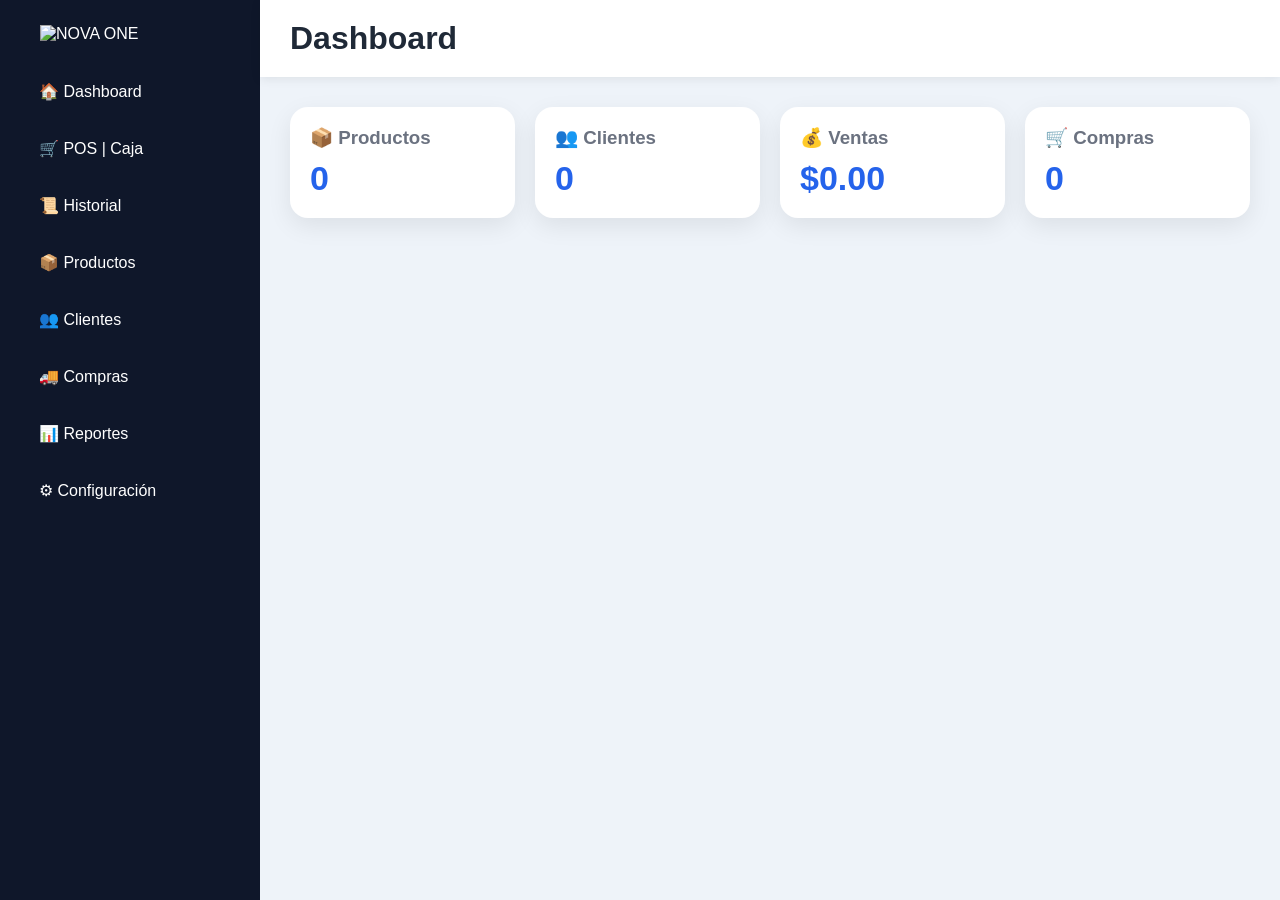
==== index.html @ 9f0ec685 "Version-v1.0" ====
<!DOCTYPE html>
<html lang="es">

<head>

<meta charset="UTF-8">

<meta name="viewport" content="width=device-width, initial-scale=1.0">

<title>NOVA ONE | BUSINESS v1.0</title>

<link rel="stylesheet" href="css/app.css">
<link rel="stylesheet" href="css/productos.css">
<link rel="stylesheet" href="css/modal.css">
<link rel="stylesheet" href="css/styles.css">

</head>

<body>

<div id="app">

<aside id="sidebar">

<div class="logo-sidebar">
    
        <img 
        src="https://res.cloudinary.com/dkjncv4ix/image/upload/1000095607_dz9vrb"
                        alt="NOVA ONE">
                        
                        </div>
<nav>

<a href="#" data-module="dashboard">🏠 Dashboard</a>

<a href="#" data-module="ventas">🛒 POS | Caja</a>

<a href="#" data-module="historial">📜 Historial</a>

<a href="#" data-module="productos">📦 Productos</a>

<a href="#" data-module="clientes">👥 Clientes</a>

<a href="#" data-module="compras">🚚 Compras</a>

<a href="#" data-module="reportes">📊 Reportes</a>

<a href="#" data-module="configuracion">⚙ Configuración</a>

</nav>

</aside>

<div id="main">

<header>

<h1 id="titulo">Dashboard</h1>

</header>

<main id="contenido">

</main>

</div>

</div>

<script src="js/helpers.js"></script>
<script src="js/storage.js"></script>
<script src="js/productos.js"></script>
<script src="js/ventas.js"></script>
<script src="js/historial.js"></script>
<script src="js/ticket.js"></script>
<script src="js/configuracion.js"></script>
<script src="js/dashboard.js"></script>
<script src="js/router.js"></script>
<script src="js/app.js"></script>
    </body>

    </html>
---- css/app.css ----
*{
        margin:0;
            padding:0;
                box-sizing:border-box;
                    font-family:Arial,Helvetica,sans-serif;
                    }

                    body{
                        background:#eef3f9;
                            color:#1f2937;
                            }

                            #app{
                                display:flex;
                                    min-height:100vh;
                                    }

                                    #sidebar{
                                        width:260px;
                                            background:#0f172a;
                                                color:#fff;
                                                    padding:25px;
                                                    }

                                                    /* LOGO */

                                                    .logo-sidebar{
                                                        display:flex;
                                                            justify-content:center;
                                                                align-items:center;
                                                                    margin-bottom:25px;
                                                                    }

                                                                    .logo-sidebar img{
                                                                        width:180px;
                                                                            height:auto;
                                                                                display:block;
                                                                                }

                                                                                #sidebar h2{
                                                                                    margin-bottom:30px;
                                                                                        text-align:center;
                                                                                            color:#fff;
                                                                                            }

                                                                                            #sidebar nav{
                                                                                                display:flex;
                                                                                                    flex-direction:column;
                                                                                                        gap:10px;
                                                                                                        }

                                                                                                        #sidebar a{
                                                                                                            text-decoration:none;
                                                                                                                color:#fff;
                                                                                                                    padding:14px;
                                                                                                                        border-radius:10px;
                                                                                                                            transition:.25s;
                                                                                                                            }

                                                                                                                            #sidebar a:hover{
                                                                                                                                background:#2563eb;
                                                                                                                                }

                                                                                                                                #main{
                                                                                                                                    flex:1;
                                                                                                                                        display:flex;
                                                                                                                                            flex-direction:column;
                                                                                                                                            }

                                                                                                                                            header{
                                                                                                                                                background:#fff;
                                                                                                                                                    padding:20px 30px;
                                                                                                                                                        display:flex;
                                                                                                                                                            justify-content:space-between;
                                                                                                                                                                align-items:center;
                                                                                                                                                                    box-shadow:0 2px 10px rgba(0,0,0,.08);
                                                                                                                                                                    }

                                                                                                                                                                    #contenido{
                                                                                                                                                                        padding:30px;
                                                                                                                                                                        }

                                                                                                                                                                        .card-grid{
                                                                                                                                                                            display:grid;
                                                                                                                                                                                grid-template-columns:repeat(auto-fit,minmax(220px,1fr));
                                                                                                                                                                                    gap:20px;
                                                                                                                                                                                    }

                                                                                                                                                                                    .card{
                                                                                                                                                                                        background:#fff;
                                                                                                                                                                                            border-radius:16px;
                                                                                                                                                                                                padding:25px;
                                                                                                                                                                                                    box-shadow:0 5px 18px rgba(0,0,0,.08);
                                                                                                                                                                                                    }

                                                                                                                                                                                                    .card h3{
                                                                                                                                                                                                        color:#6b7280;
                                                                                                                                                                                                            margin-bottom:10px;
                                                                                                                                                                                                            }

                                                                                                                                                                                                            .card h2{
                                                                                                                                                                                                                font-size:34px;
                                                                                                                                                                                                                    color:#2563eb;
                                                                                                                                                                                                                    }

                                                                                                                                                                                                                    /* ======================
                                                                                                                                                                                                                       CELULARES
                                                                                                                                                                                                                       ====================== */

                                                                                                                                                                                                                       @media (max-width:767px){

                                                                                                                                                                                                                           #app{
                                                                                                                                                                                                                                   flex-direction:column;
                                                                                                                                                                                                                                       }

                                                                                                                                                                                                                                           #sidebar{
                                                                                                                                                                                                                                                   width:100%;
                                                                                                                                                                                                                                                           padding:20px;
                                                                                                                                                                                                                                                               }

                                                                                                                                                                                                                                                                   .logo-sidebar img{
                                                                                                                                                                                                                                                                           width:140px;
                                                                                                                                                                                                                                                                               }

                                                                                                                                                                                                                                                                                   #contenido{
                                                                                                                                                                                                                                                                                           padding:20px;
                                                                                                                                                                                                                                                                                               }

                                                                                                                                                                                                                                                                                               }

                                                                                                                                                                                                                                                                                               /* ======================
                                                                                                                                                                                                                                                                                                  TABLETS
                                                                                                                                                                                                                                                                                                  ====================== */

                                                                                                                                                                                                                                                                                                  @media (min-width:768px) and (max-width:1023px){

                                                                                                                                                                                                                                                                                                      .logo-sidebar img{
                                                                                                                                                                                                                                                                                                              width:160px;
                                                                                                                                                                                                                                                                                                                  }

                                                                                                                                                                                                                                                                                                                  }

                                                                                                                                                                                                                                                                                                                  /* ======================
                                                                                                                                                                                                                                                                                                                     ESCRITORIO
                                                                                                                                                                                                                                                                                                                     ====================== */

                                                                                                                                                                                                                                                                                                                     @media (min-width:1024px){

                                                                                                                                                                                                                                                                                                                         .logo-sidebar img{
                                                                                                                                                                                                                                                                                                                                 width:180px;
                                                                                                                                                                                                                                                                                                                                     }

                                                                                                                                                                                                                                                                                                                                     }
---- css/productos.css ----
.producto-card{
    width:180px;
    background:#fff;
    border-radius:16px;
    padding:18px;
    box-shadow:0 8px 20px rgba(0,0,0,.10);
    display:flex;
    flex-direction:column;
    align-items:center;
    gap:10px;
    transition:.25s;
}

.producto-card:hover{
    transform:translateY(-5px);
    box-shadow:0 14px 30px rgba(37,99,235,.25);
}

.producto-icono{
    font-size:48px;
}

.producto-card h3{
    margin:0;
    font-size:20px;
}

.producto-card p{
    margin:0;
    font-size:22px;
    color:#2563eb;
    font-weight:bold;
}

.btn-agregar{
    width:100%;
    padding:12px;
    border:none;
    border-radius:10px;
    background:#2563eb;
    color:white;
    font-size:16px;
    font-weight:bold;
    cursor:pointer;
    transition:.25s;
}

.btn-agregar:hover{
    background:#1d4ed8;
}


.productos-grid{
    display:flex;
    flex-wrap:wrap;
    gap:25px;
    justify-content:flex-start;
    align-items:flex-start;
}

.toolbar{
    display:flex;
    justify-content:space-between;
    align-items:center;
    gap:15px;
    margin-bottom:20px;
    flex-wrap:wrap;
}

#btnNuevo{
    background:#2563eb;
    color:#fff;
    border:none;
    padding:12px 18px;
    border-radius:10px;
    font-weight:bold;
    cursor:pointer;
}

#buscar{
    padding:12px 15px;
    border:1px solid #d1d5db;
    border-radius:10px;
    min-width:260px;
}

.tabla{
    width:100%;
    border-collapse:collapse;
    background:#fff;
    border-radius:16px;
    overflow:hidden;
    box-shadow:0 8px 20px rgba(0,0,0,.08);
}

.tabla thead{
    background:#2563eb;
    color:white;
}

.tabla th,
.tabla td{
    padding:14px;
    text-align:left;
}

.tabla tbody tr{
    border-bottom:1px solid #eee;
}

.tabla tbody tr:hover{
    background:#f8fafc;
}

.tabla button{
    border:none;
    border-radius:8px;
    padding:8px 10px;
    cursor:pointer;
    margin-right:6px;
}

.tabla button:first-child{
    background:#3b82f6;
    color:white;
}

.tabla button:last-child{
    background:#ef4444;
    color:white;
}
---- css/modal.css ----
.modal{
    display:none;
    position:fixed;
    inset:0;
    background:rgba(0,0,0,.45);
    justify-content:center;
    align-items:center;
    z-index:1000;
}

.modal.active{
    display:flex;
}

.modal-content{
    background:#fff;
    width:min(500px,90%);
    border-radius:12px;
    padding:24px;
    box-shadow:0 10px 30px rgba(0,0,0,.2);
}

.modal-content h2{
    margin-bottom:20px;
}

.modal-content input{
    width:100%;
    margin-bottom:12px;
    padding:12px;
    border:1px solid #d1d5db;
    border-radius:8px;
}

.modal-actions{
    display:flex;
    justify-content:flex-end;
    gap:10px;
}

.modal-actions button{
    padding:10px 18px;
    border:none;
    border-radius:8px;
    cursor:pointer;
}

#btnCancelar{
    background:#e5e7eb;
}

#btnGuardar{
    background:#2563eb;
    color:white;
}
.modal{
    display:none;
    position:fixed;
    inset:0;
    background:rgba(0,0,0,.45);
    justify-content:center;
    align-items:center;
    z-index:9999;
}

.modal-contenido{
    width:420px;
    background:#fff;
    border-radius:18px;
    padding:25px;
    display:flex;
    flex-direction:column;
    gap:15px;
    box-shadow:0 20px 40px rgba(0,0,0,.25);
}

.modal input,
.modal select{
    padding:12px;
    border:1px solid #ddd;
    border-radius:10px;
    font-size:16px;
}

.acciones-modal{
    display:flex;
    gap:15px;
}

.acciones-modal .btn{
    flex:1;
}

/* ===========================
   MODAL VENTA COMPLETADA
=========================== */

.nova-modal-exito{

    position:fixed;
    inset:0;

    background:rgba(0,0,0,.55);

    display:flex;

    justify-content:center;

    align-items:center;

    z-index:9999;

    animation:fondoModal .25s ease;

}

.nova-modal-contenido{

    width:420px;

    max-width:90%;

    background:#fff;

    border-radius:18px;

    padding:30px;

    text-align:center;

    box-shadow:0 25px 60px rgba(0,0,0,.30);

    animation:modalEntrada .30s ease;

}

.nova-modal-contenido .icono{

    font-size:65px;

    margin-bottom:10px;

}

.nova-modal-contenido h2{

    margin:10px 0;

    color:#1f2937;

}

.nova-modal-contenido p{

    color:#666;

}

.nova-modal-contenido .info{

    margin:25px 0;

    text-align:left;

    background:#f7f7f7;

    padding:15px;

    border-radius:12px;

}

.nova-modal-contenido .acciones{

    display:flex;

    justify-content:center;

    gap:10px;

}

.nova-modal-contenido .acciones button{

    min-width:180px;

}

@keyframes modalEntrada{

    from{

        opacity:0;

        transform:scale(.9);

    }

    to{

        opacity:1;

        transform:scale(1);

    }

}

@keyframes fondoModal{

    from{

        opacity:0;

    }

    to{

        opacity:1;

    }

}
---- css/styles.css ----
.card{
    background:#fff;
    border-radius:18px;
    padding:20px;
    box-shadow:0 8px 24px rgba(0,0,0,.08);
}

.productos{
    display:grid;
    grid-template-columns:repeat(auto-fill,minmax(170px,1fr));
    gap:15px;
}

.producto{
    background:#fff;
    border:2px solid #e5e7eb;
    border-radius:16px;
    padding:18px;
    cursor:pointer;
    transition:.25s;
    text-align:center;
}

.producto:hover{
    transform:translateY(-4px);
    border-color:#2563eb;
    box-shadow:0 8px 20px rgba(37,99,235,.20);
}

.producto h3{
    margin:8px 0;
}

.producto p{
    color:#2563eb;
    font-size:22px;
    font-weight:bold;
}


.btn{
    background:linear-gradient(135deg,#2563eb,#1d4ed8);
    color:#fff;
    border:none;
    border-radius:14px;
    width:170px;
    height:95px;
    display:flex;
    flex-direction:column;
    justify-content:center;
    align-items:center;
    gap:6px;
    font-size:15px;
    font-weight:600;
    cursor:pointer;
    transition:all .25s ease;
    box-shadow:0 8px 20px rgba(37,99,235,.25);
}

.btn:hover{
    transform:translateY(-3px);
    box-shadow:0 14px 30px rgba(37,99,235,.35);
}

.btn:active{
    transform:scale(.96);
}


.btn{
    width:100%;
    height:52px;
    border:none;
    border-radius:12px;
    color:#fff;
    font-size:16px;
    font-weight:700;
    cursor:pointer;
    transition:.2s;
    margin-top:10px;
}

.btn:hover{
    transform:translateY(-2px);
}

.btn-vaciar{
    background:#ef4444;
}

.btn-comanda{
    background:#f59e0b;
}

.btn-cobrar{
    background:#22c55e;
    font-size:18px;
}

.ticket-item{
    display:flex;
    justify-content:space-between;
    align-items:center;
    padding:12px;
    margin-bottom:10px;
    border-radius:12px;
    background:#f8fafc;
}

#total{
    text-align:center;
    font-size:42px;
    color:#2563eb;
    font-weight:bold;
}

.ticket-item{
    display:flex;
    align-items:center;
    justify-content:space-between;
    gap:15px;
    padding:15px;
    margin-bottom:12px;
    background:#f8fafc;
    border-radius:12px;
}

.ticket-info{
    display:flex;
    flex-direction:column;
    flex:1;
}

.ticket-total{
    font-size:22px;
    font-weight:bold;
    color:#2563eb;
}

.btn-eliminar{
    width:38px;
    height:38px;
    border:none;
    border-radius:50%;
    background:#ef4444;
    color:#fff;
    font-size:18px;
    cursor:pointer;
}

.btn-eliminar:hover{
    transform:scale(1.1);
    background:#dc2626;
}

/* ===========================
   HISTORIAL DE VENTAS
=========================== */

.tabla-historial{
    width:100%;
    border-collapse:separate;
    border-spacing:0 10px;
}

.tabla-historial th{
    text-align:left;
    padding:15px;
    background:#f5f5f5;
    font-weight:600;
}

.tabla-historial td{
    padding:15px;
    background:#fff;
    border-bottom:1px solid #ececec;
    vertical-align:middle;
}

.tabla-historial tr:hover td{
    background:#f9fbff;
}

.tabla-historial button{
    margin-right:8px;
}

/*=========================
CONFIGURACIÓN
==========================*/

.form-group{

    display:flex;
    flex-direction:column;
    margin-bottom:18px;

}

.form-group label{

    font-weight:600;
    margin-bottom:8px;
    color:#444;

}

.form-group input,
.form-group textarea,
.form-group select{

    width:100%;
    padding:12px 14px;

    border:1px solid #dcdcdc;

    border-radius:10px;

    font-size:15px;

    transition:.25s;

    background:#fff;

}

.form-group textarea{

    min-height:90px;

    resize:vertical;

}

.form-group input:focus,
.form-group textarea:focus,
.form-group select:focus{

    border-color:#2563eb;

    box-shadow:0 0 0 3px rgba(37,99,235,.15);

    outline:none;

}

.card-configuracion{

    max-width:900px;

    margin:auto;

}
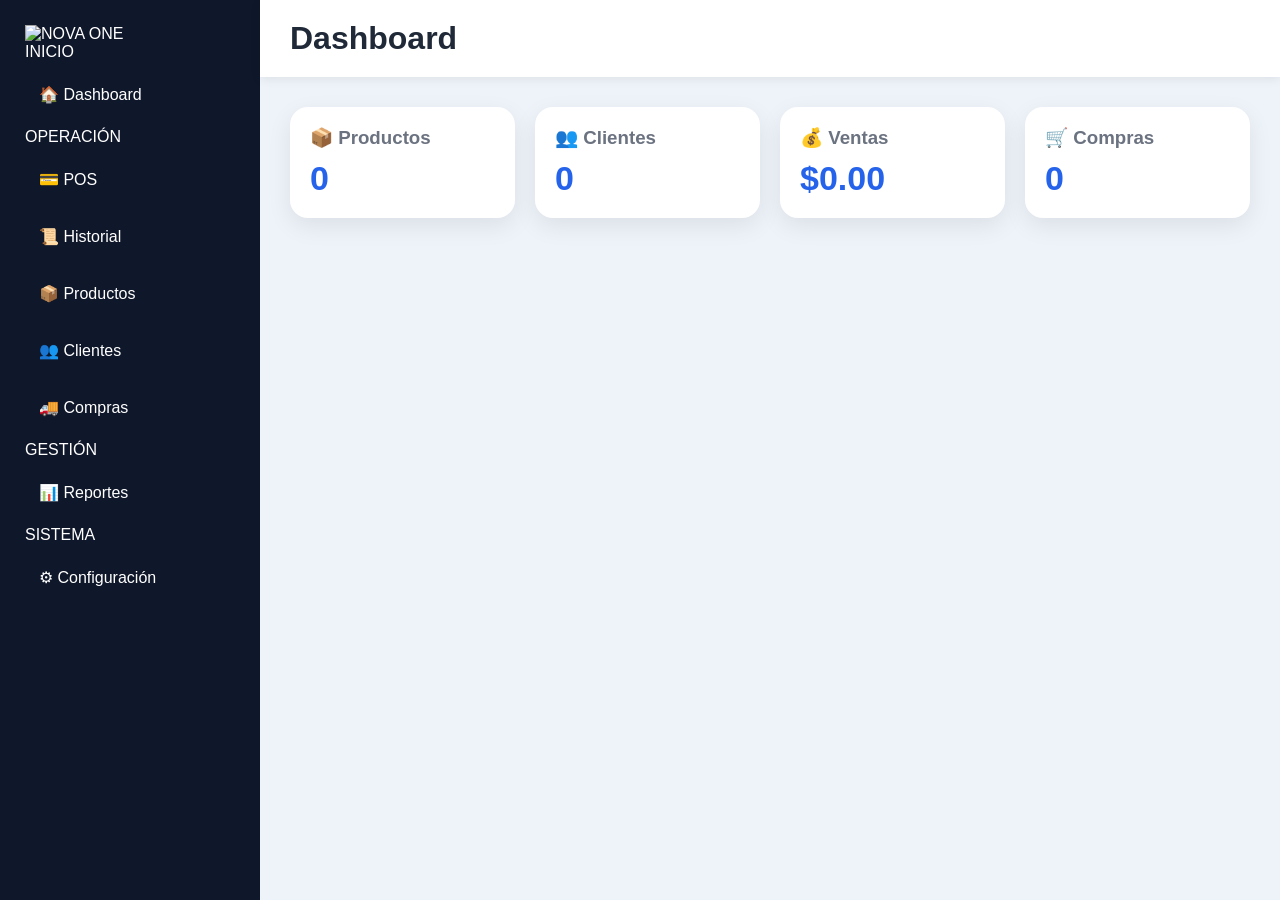
==== commit 60f4c5c4: "PruebaMenu" ====
--- a/index.html
+++ b/index.html
@@ -22,33 +22,72 @@
 
 <aside id="sidebar">
 
-<div class="logo-sidebar">
+<div class="sidebar-logo">
     
         <img 
         src="https://res.cloudinary.com/dkjncv4ix/image/upload/1000095607_dz9vrb"
                         alt="NOVA ONE">
                         
                         </div>
-<nav>
+ <nav>
 
-<a href="#" data-module="dashboard">🏠 Dashboard</a>
+        <div class="menu-title">
+            INICIO
+        </div>
 
-<a href="#" data-module="ventas">🛒 POS | Caja</a>
+        <a href="#" data-module="dashboard">
+            <span>🏠</span>
+            Dashboard
+        </a>
 
-<a href="#" data-module="historial">📜 Historial</a>
+        <div class="menu-title">
+            OPERACIÓN
+        </div>
 
-<a href="#" data-module="productos">📦 Productos</a>
+        <a href="#" data-module="ventas">
+            <span>💳</span>
+            POS
+        </a>
 
-<a href="#" data-module="clientes">👥 Clientes</a>
+        <a href="#" data-module="historial">
+            <span>📜</span>
+            Historial
+        </a>
 
-<a href="#" data-module="compras">🚚 Compras</a>
+        <a href="#" data-module="productos">
+            <span>📦</span>
+            Productos
+        </a>
 
-<a href="#" data-module="reportes">📊 Reportes</a>
+        <a href="#" data-module="clientes">
+            <span>👥</span>
+            Clientes
+        </a>
 
-<a href="#" data-module="configuracion">⚙ Configuración</a>
+        <a href="#" data-module="compras">
+            <span>🚚</span>
+            Compras
+        </a>
 
-</nav>
+        <div class="menu-title">
+            GESTIÓN
+        </div>
 
+        <a href="#" data-module="reportes">
+            <span>📊</span>
+            Reportes
+        </a>
+
+        <div class="menu-title">
+            SISTEMA
+        </div>
+
+        <a href="#" data-module="configuracion">
+            <span>⚙</span>
+            Configuración
+        </a>
+
+    </nav>
 </aside>
 
 <div id="main">
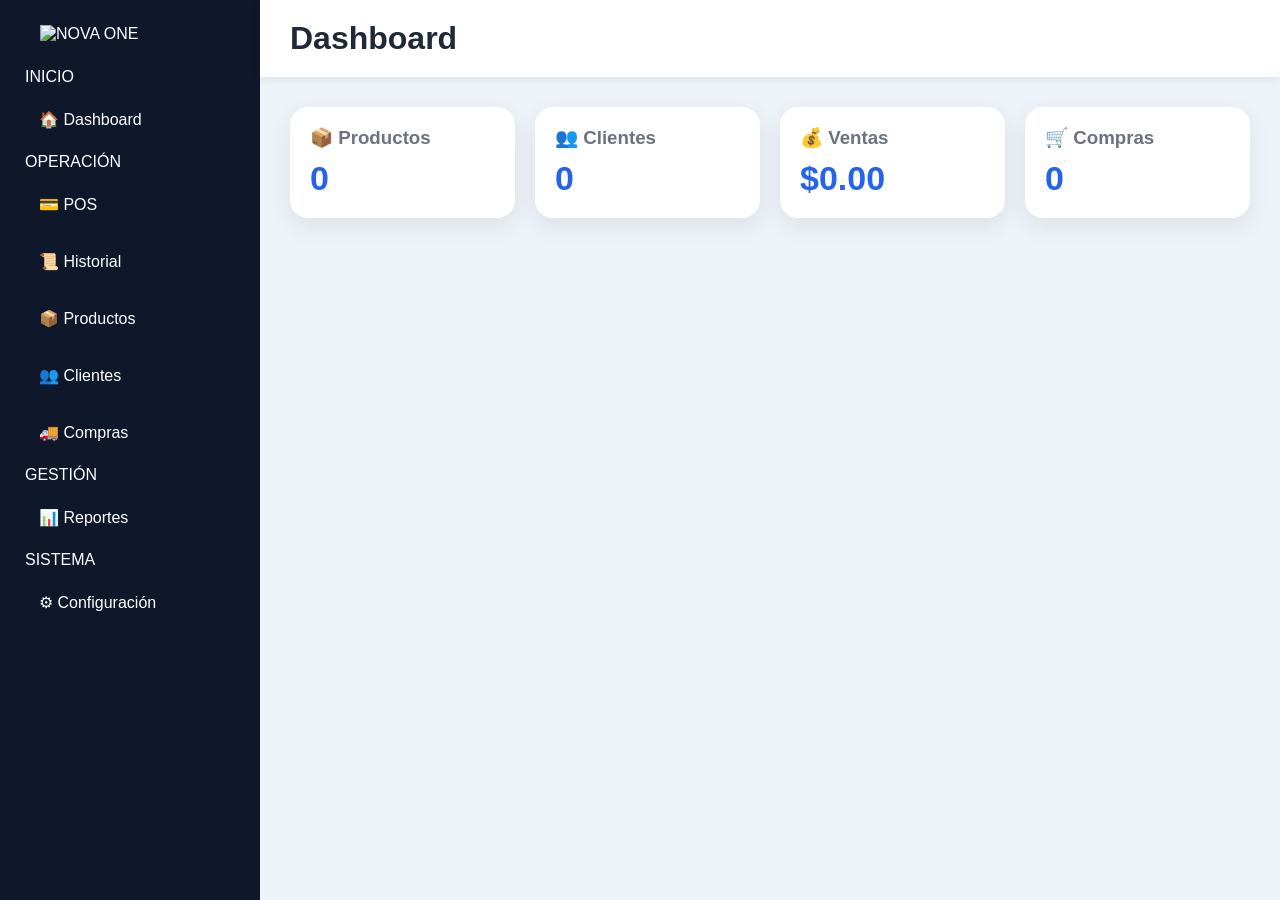
==== commit 0b6a02ab: "pruebamenu2" ====
--- a/index.html
+++ b/index.html
@@ -22,7 +22,7 @@
 
 <aside id="sidebar">
 
-<div class="sidebar-logo">
+<div class="logo-sidebar">
     
         <img 
         src="https://res.cloudinary.com/dkjncv4ix/image/upload/1000095607_dz9vrb"
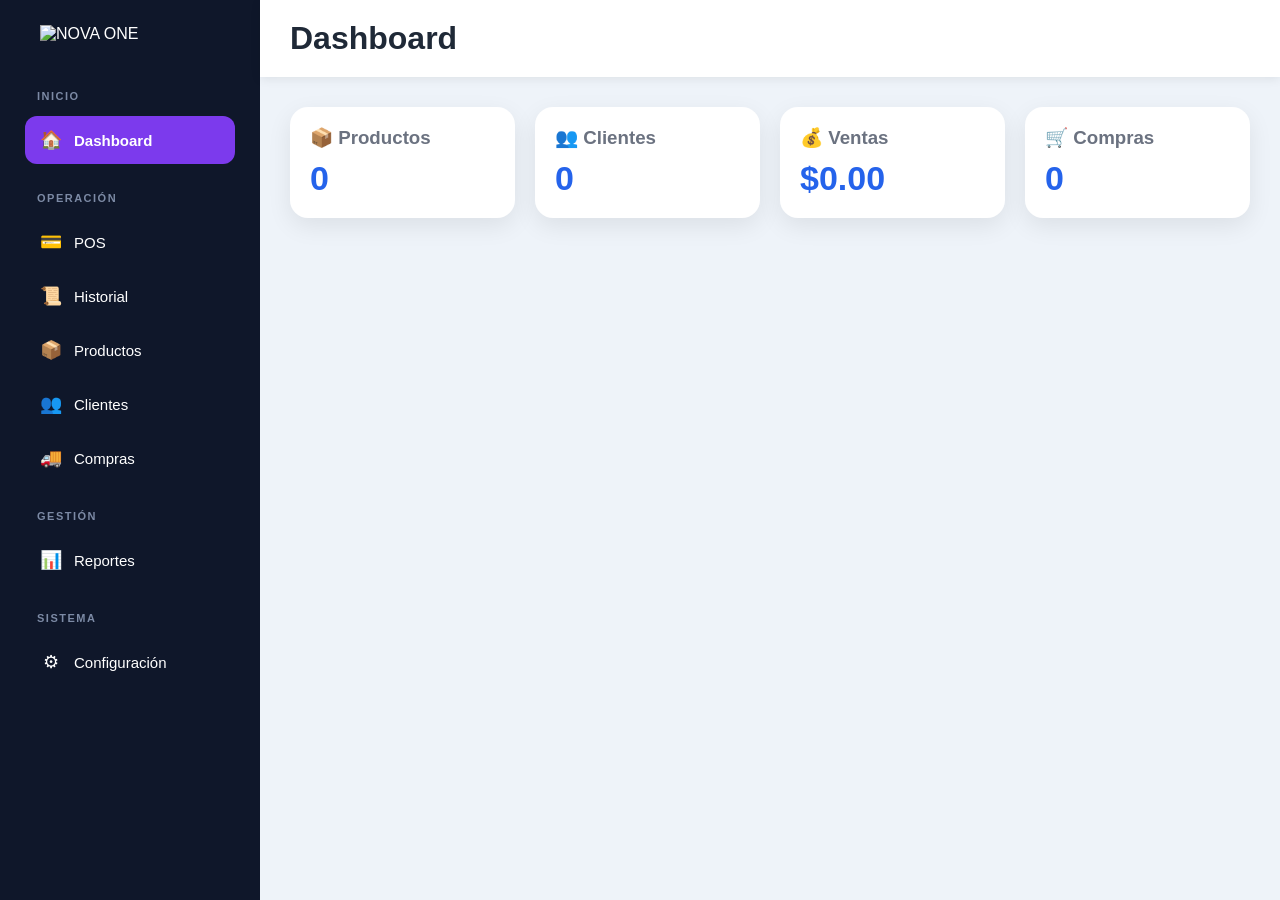
==== commit eb4222dd: "P" ====
--- a/index.html
+++ b/index.html
@@ -35,7 +35,7 @@
             INICIO
         </div>
 
-        <a href="#" data-module="dashboard">
+        <a href="#" class="active" data-module="dashboard">
             <span>🏠</span>
             Dashboard
         </a>
--- a/css/app.css
+++ b/css/app.css
@@ -37,29 +37,96 @@
                                                                                 display:block;
                                                                                 }
 
-                                                                                #sidebar h2{
-                                                                                    margin-bottom:30px;
-                                                                                        text-align:center;
-                                                                                            color:#fff;
-                                                                                            }
-
-                                                                                            #sidebar nav{
-                                                                                                display:flex;
-                                                                                                    flex-direction:column;
-                                                                                                        gap:10px;
-                                                                                                        }
-
-                                                                                                        #sidebar a{
-                                                                                                            text-decoration:none;
-                                                                                                                color:#fff;
-                                                                                                                    padding:14px;
-                                                                                                                        border-radius:10px;
-                                                                                                                            transition:.25s;
-                                                                                                                            }
-
-                                                                                                                            #sidebar a:hover{
-                                                                                                                                background:#2563eb;
-                                                                                                                                }
+                    /* =====================================
+   MENÚ LATERAL
+===================================== */
+
+#sidebar nav{
+    display:flex;
+    flex-direction:column;
+    gap:6px;
+}
+
+/* Títulos de sección */
+
+.menu-title{
+
+    margin-top:22px;
+    margin-bottom:8px;
+
+    padding-left:12px;
+
+    font-size:11px;
+
+    font-weight:700;
+
+    text-transform:uppercase;
+
+    letter-spacing:1.5px;
+
+    color:#7c8aa5;
+
+}
+
+/* Botones */
+
+#sidebar a{
+
+    display:flex;
+
+    align-items:center;
+
+    gap:12px;
+
+    padding:13px 15px;
+
+    border-radius:12px;
+
+    text-decoration:none;
+
+    color:#ffffff;
+
+    font-size:15px;
+
+    font-weight:500;
+
+    transition:all .25s ease;
+
+}
+
+/* Iconos */
+
+#sidebar a span{
+
+    width:22px;
+
+    text-align:center;
+
+    font-size:18px;
+
+}
+
+/* Hover */
+
+#sidebar a:hover{
+
+    background:#2563eb;
+
+    transform:translateX(5px);
+
+}
+
+/* Página activa */
+
+#sidebar a.active{
+
+    background:#7c3aed;
+
+    color:#fff;
+
+    font-weight:600;
+
+}
 
                                                                                                                                 #main{
                                                                                                                                     flex:1;
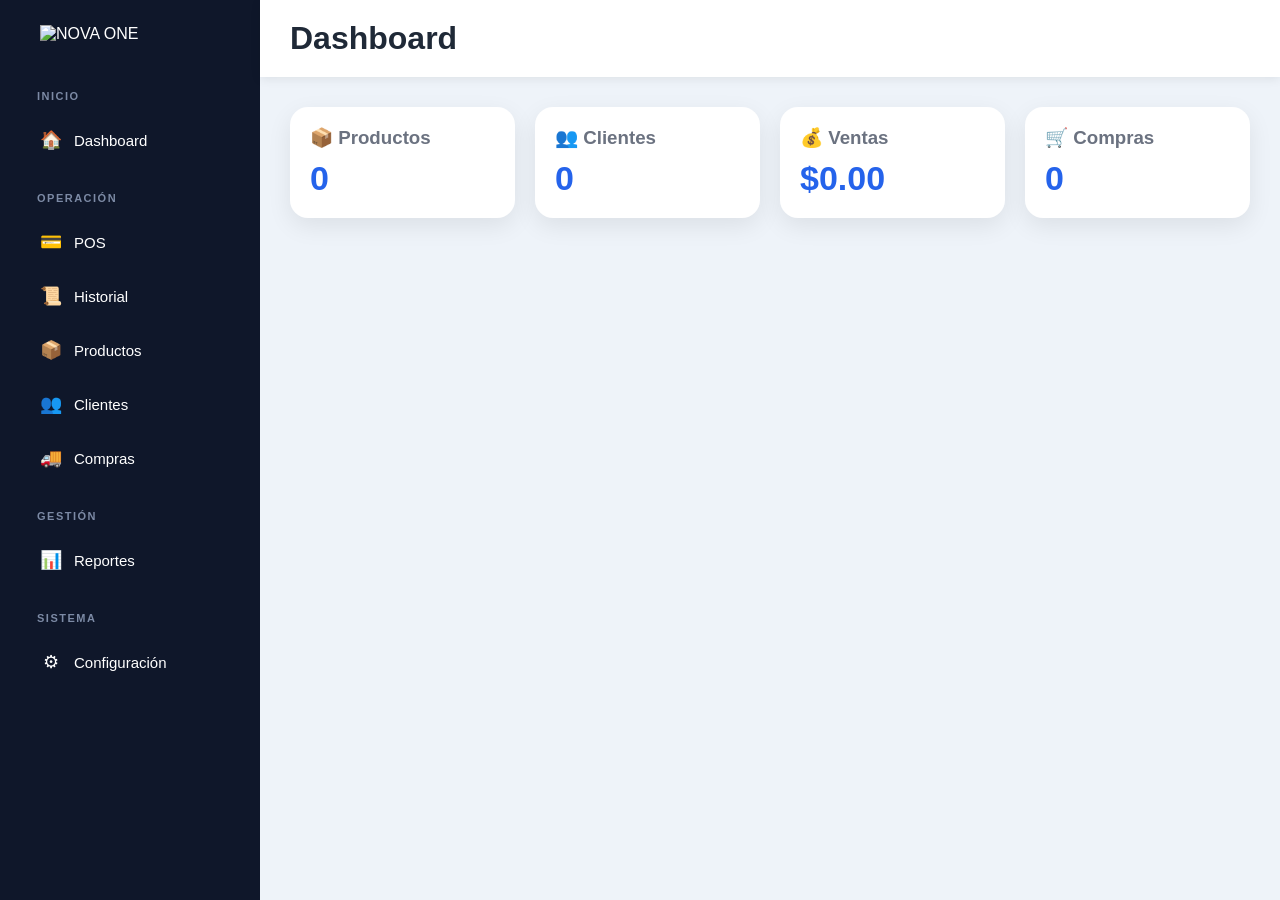
==== commit a0ad5077: "P" ====
--- a/index.html
+++ b/index.html
@@ -35,7 +35,7 @@
             INICIO
         </div>
 
-        <a href="#" class="active" data-module="dashboard">
+        <a href="#" data-module="dashboard">
             <span>🏠</span>
             Dashboard
         </a>
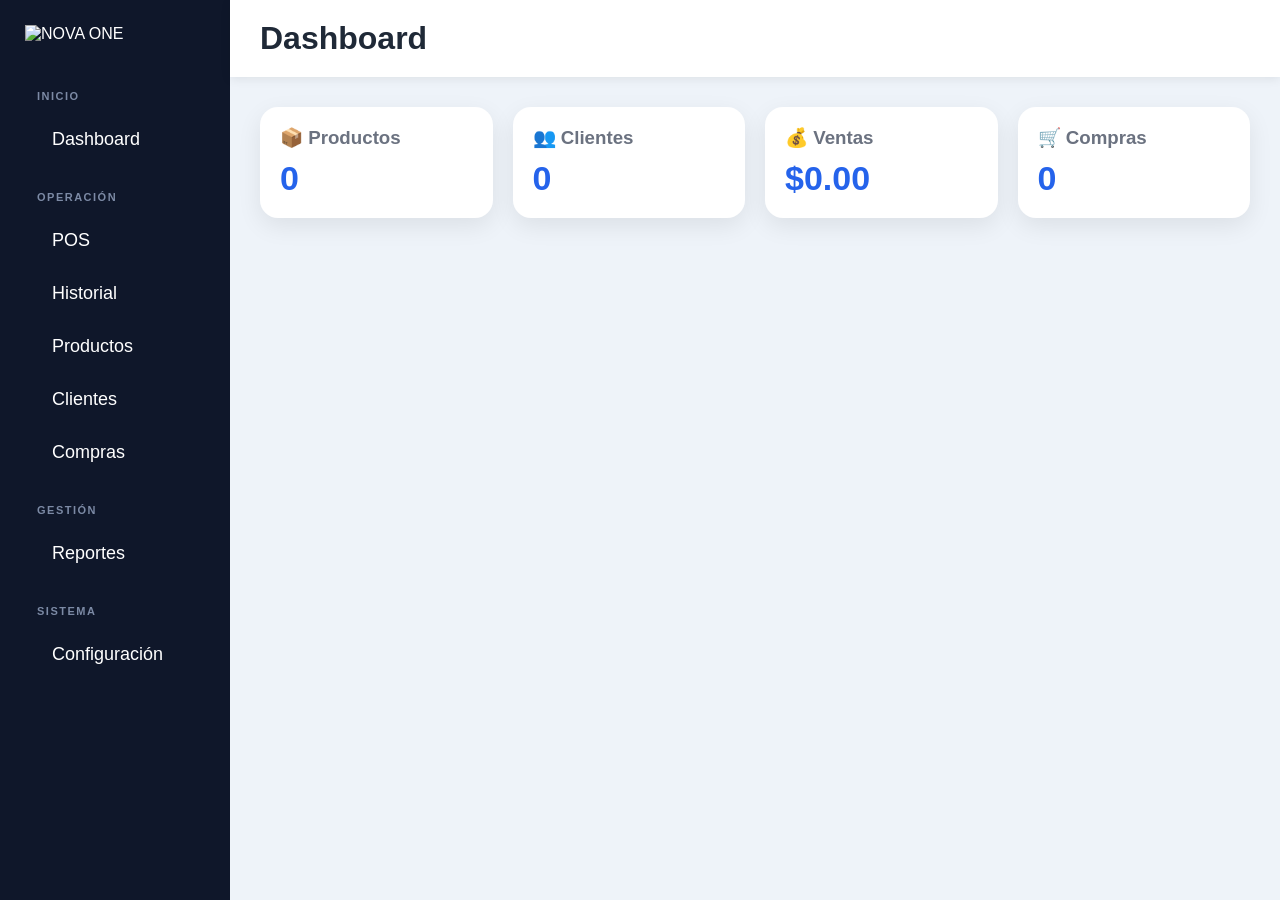
==== commit aa352161: "prot" ====
--- a/index.html
+++ b/index.html
@@ -29,66 +29,59 @@
                         alt="NOVA ONE">
                         
                         </div>
- <nav>
+<nav>
 
-        <div class="menu-title">
-            INICIO
-        </div>
+            <div class="menu-title">INICIO</div>
 
-        <a href="#" data-module="dashboard">
-            <span>🏠</span>
-            Dashboard
-        </a>
+            <a href="#" data-module="dashboard">
+                <i class="fa-solid fa-house"></i>
+                <span>Dashboard</span>
+            </a>
 
-        <div class="menu-title">
-            OPERACIÓN
-        </div>
+            <div class="menu-title">OPERACIÓN</div>
 
-        <a href="#" data-module="ventas">
-            <span>💳</span>
-            POS
-        </a>
+            <a href="#" data-module="ventas">
+                <i class="fa-solid fa-cash-register"></i>
+                <span>POS</span>
+            </a>
 
-        <a href="#" data-module="historial">
-            <span>📜</span>
-            Historial
-        </a>
+            <a href="#" data-module="historial">
+                <i class="fa-solid fa-clock-rotate-left"></i>
+                <span>Historial</span>
+            </a>
 
-        <a href="#" data-module="productos">
-            <span>📦</span>
-            Productos
-        </a>
+            <a href="#" data-module="productos">
+                <i class="fa-solid fa-box"></i>
+                <span>Productos</span>
+            </a>
 
-        <a href="#" data-module="clientes">
-            <span>👥</span>
-            Clientes
-        </a>
+            <a href="#" data-module="clientes">
+                <i class="fa-solid fa-users"></i>
+                <span>Clientes</span>
+            </a>
 
-        <a href="#" data-module="compras">
-            <span>🚚</span>
-            Compras
-        </a>
+            <a href="#" data-module="compras">
+                <i class="fa-solid fa-truck"></i>
+                <span>Compras</span>
+            </a>
 
-        <div class="menu-title">
-            GESTIÓN
-        </div>
+            <div class="menu-title">GESTIÓN</div>
 
-        <a href="#" data-module="reportes">
-            <span>📊</span>
-            Reportes
-        </a>
+            <a href="#" data-module="reportes">
+                <i class="fa-solid fa-chart-line"></i>
+                <span>Reportes</span>
+            </a>
 
-        <div class="menu-title">
-            SISTEMA
-        </div>
+            <div class="menu-title">SISTEMA</div>
 
-        <a href="#" data-module="configuracion">
-            <span>⚙</span>
-            Configuración
-        </a>
+            <a href="#" data-module="configuracion">
+                <i class="fa-solid fa-gear"></i>
+                <span>Configuración</span>
+            </a>
 
-    </nav>
-</aside>
+        </nav>
+
+    </aside>
 
 <div id="main">
 
--- a/css/app.css
+++ b/css/app.css
@@ -16,7 +16,7 @@
                                     }
 
                                     #sidebar{
-                                        width:260px;
+                                        width:230px;
                                             background:#0f172a;
                                                 color:#fff;
                                                     padding:25px;
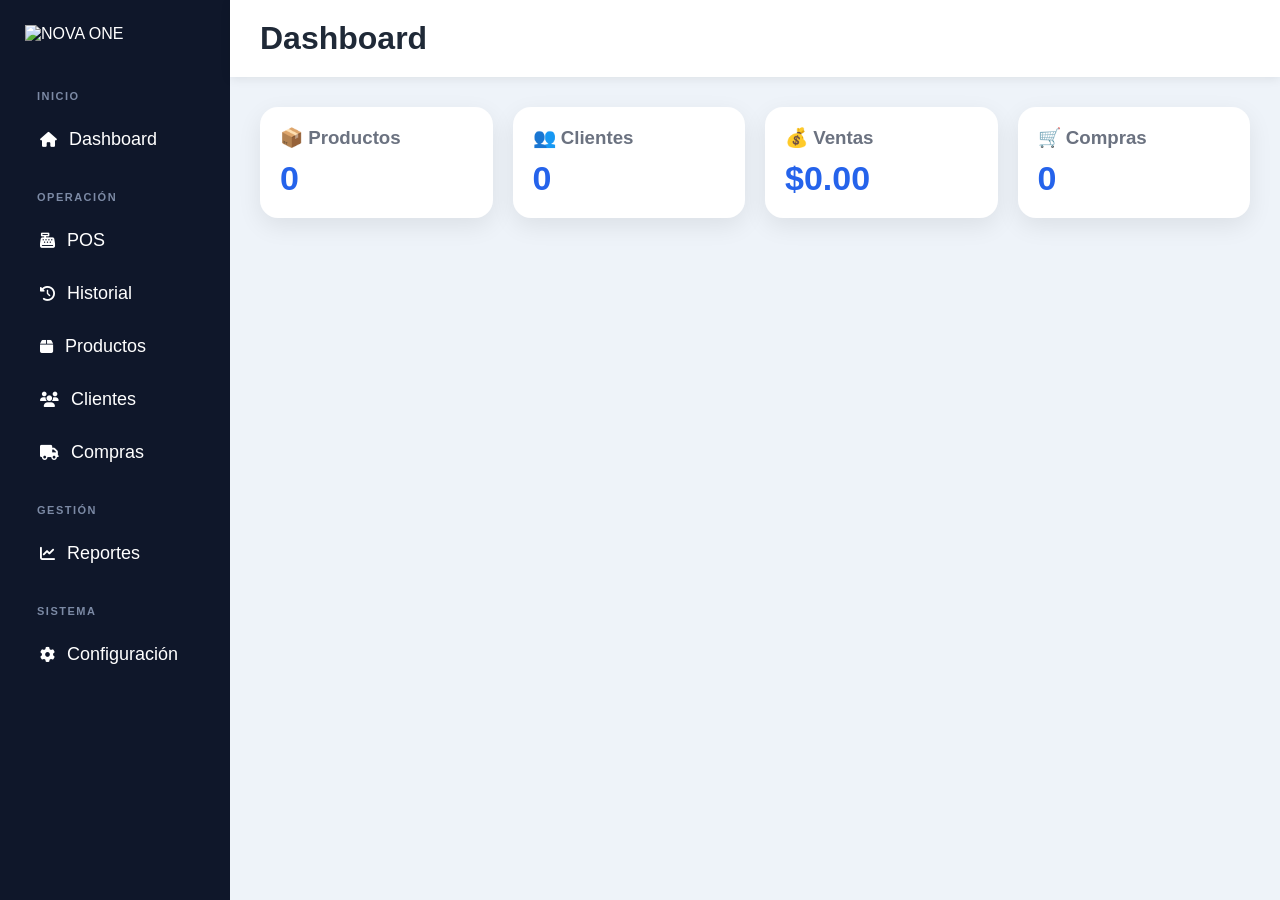
==== commit a2cdc85f: "prot2" ====
--- a/index.html
+++ b/index.html
@@ -13,7 +13,7 @@
 <link rel="stylesheet" href="css/productos.css">
 <link rel="stylesheet" href="css/modal.css">
 <link rel="stylesheet" href="css/styles.css">
-
+<link rel="stylesheet" href="https://cdnjs.cloudflare.com/ajax/libs/font-awesome/6.7.2/css/all.min.css">
 </head>
 
 <body>
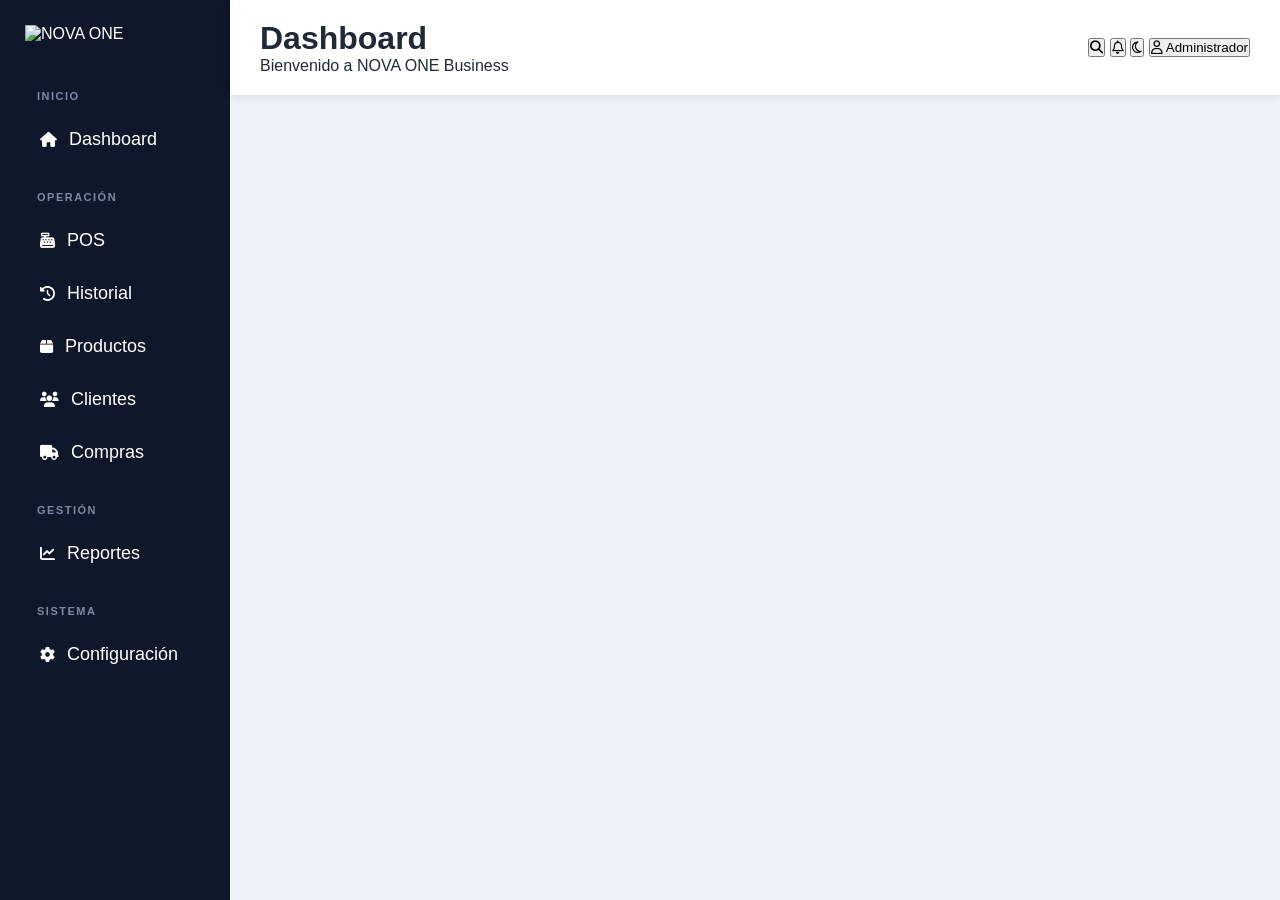
==== commit 8e5ea449: "prueba" ====
--- a/index.html
+++ b/index.html
@@ -85,9 +85,41 @@
 
 <div id="main">
 
-<header>
+<header class="topbar">
 
-<h1 id="titulo">Dashboard</h1>
+    <div class="topbar-left">
+
+        <h1 id="titulo">Dashboard</h1>
+
+        <p id="subtitulo">
+            Bienvenido a NOVA ONE Business
+        </p>
+
+    </div>
+
+    <div class="topbar-actions">
+
+        <button class="icon-btn">
+            <i class="fa-solid fa-magnifying-glass"></i>
+        </button>
+
+        <button class="icon-btn">
+            <i class="fa-regular fa-bell"></i>
+        </button>
+
+        <button class="icon-btn">
+            <i class="fa-regular fa-moon"></i>
+        </button>
+
+        <button class="profile-btn">
+
+            <i class="fa-regular fa-user"></i>
+
+            Administrador
+
+        </button>
+
+    </div>
 
 </header>
 
